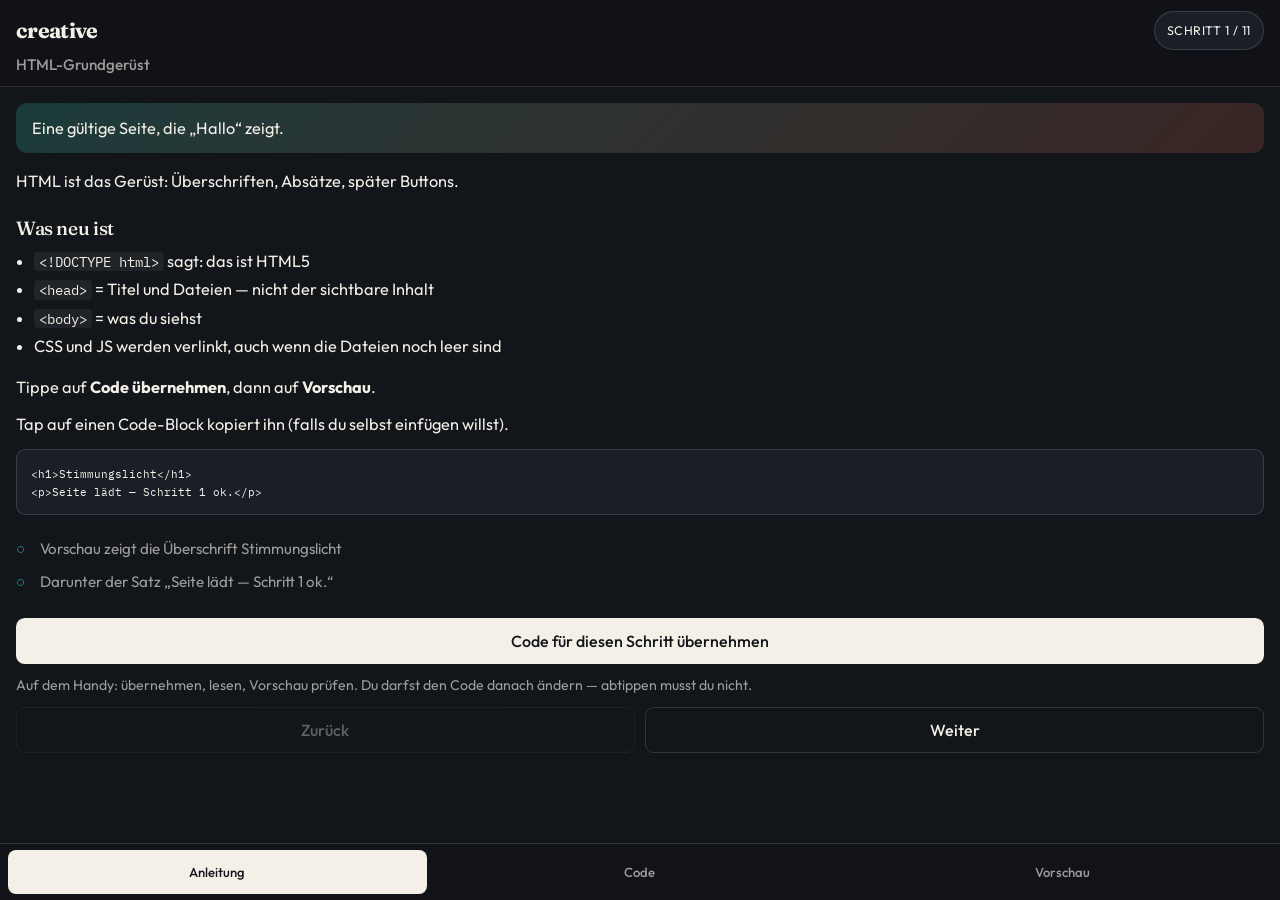
==== lernen/index.html @ bc62439e "Add mobile learning app for Project 01 Phone-friendly playground with step-by-step guide, HTML/CSS/J" ====
<!DOCTYPE html>
<html lang="de">
  <head>
    <meta charset="UTF-8" />
    <meta
      name="viewport"
      content="width=device-width, initial-scale=1, viewport-fit=cover"
    />
    <meta name="theme-color" content="#12151a" />
    <meta name="apple-mobile-web-app-capable" content="yes" />
    <meta name="mobile-web-app-capable" content="yes" />
    <meta
      name="apple-mobile-web-app-status-bar-style"
      content="black-translucent"
    />
    <title>Stimmungslicht — Lernen auf dem Handy</title>
    <link rel="preconnect" href="https://fonts.googleapis.com" />
    <link rel="preconnect" href="https://fonts.gstatic.com" crossorigin />
    <link
      href="https://fonts.googleapis.com/css2?family=Fraunces:opsz,wght@9..144,500;9..144,700&family=IBM+Plex+Mono:wght@400;500&family=Outfit:wght@400;500;600&display=swap"
      rel="stylesheet"
    />
    <link rel="stylesheet" href="lernen.css" />
  </head>
  <body>
    <header class="top">
      <div class="top__row">
        <p class="top__brand">creative</p>
        <button type="button" class="step-chip" id="open-steps" aria-haspopup="dialog">
          <span id="step-chip-label">Schritt 1 / 11</span>
        </button>
      </div>
      <h1 class="top__title" id="step-title">HTML-Grundgerüst</h1>
    </header>

    <section class="panel" id="panel-guide" data-panel="guide">
      <p class="ziel" id="step-goal"></p>
      <article class="prose" id="step-body"></article>
      <ul class="checks" id="step-checks"></ul>
      <div class="guide-actions">
        <button type="button" class="btn btn--fill" id="apply-step">
          Code für diesen Schritt übernehmen
        </button>
        <p class="hint">
          Auf dem Handy: übernehmen, lesen, Vorschau prüfen. Du darfst den Code
          danach ändern — abtippen musst du nicht.
        </p>
        <div class="step-nav">
          <button type="button" class="btn btn--ghost" id="prev-step">Zurück</button>
          <button type="button" class="btn btn--ghost" id="next-step">Weiter</button>
        </div>
      </div>
    </section>

    <section class="panel panel--code hidden" id="panel-code" data-panel="code">
      <div class="file-tabs" role="tablist" aria-label="Dateien">
        <button type="button" class="file-tab is-active" data-file="html">HTML</button>
        <button type="button" class="file-tab" data-file="css">CSS</button>
        <button type="button" class="file-tab" data-file="js">JS</button>
      </div>
      <label class="sr-only" for="editor">Code-Editor</label>
      <textarea
        id="editor"
        class="editor"
        spellcheck="false"
        autocapitalize="off"
        autocomplete="off"
        autocorrect="off"
        enterkeyhint="enter"
      ></textarea>
    </section>

    <section class="panel panel--preview hidden" id="panel-preview" data-panel="preview">
      <iframe
        id="preview"
        title="Live-Vorschau deines Projekts"
        sandbox="allow-scripts"
      ></iframe>
      <p class="preview-empty hidden" id="preview-empty">
        Noch kein Code. Geh zu Anleitung und tippe
        <strong>Code übernehmen</strong>.
      </p>
    </section>

    <nav class="dock" aria-label="Bereiche">
      <button type="button" class="dock__btn is-active" data-panel="guide">
        Anleitung
      </button>
      <button type="button" class="dock__btn" data-panel="code">Code</button>
      <button type="button" class="dock__btn" data-panel="preview">Vorschau</button>
    </nav>

    <dialog class="sheet" id="step-sheet">
      <form method="dialog" class="sheet__head">
        <strong>Schritte</strong>
        <button type="submit" class="btn btn--ghost btn--small">Schließen</button>
      </form>
      <ol class="sheet__list" id="step-list"></ol>
      <button type="button" class="btn btn--ghost btn--small sheet__reset" id="reset-progress">
        Fortschritt löschen
      </button>
    </dialog>

    <p class="toast hidden" id="toast" role="status"></p>

    <script src="schritte.js"></script>
    <script src="app.js"></script>
  </body>
</html>
---- lernen/lernen.css ----
:root {
  --ink: #12151a;
  --ink-2: #1a1f27;
  --cream: #f4f0e8;
  --muted: color-mix(in srgb, var(--cream) 62%, transparent);
  --line: rgb(244 240 232 / 0.14);
  --teal: #2a9d8f;
  --coral: #e76f51;
  --ease: cubic-bezier(0.22, 1, 0.36, 1);
  --dock: 4.35rem;
  --top: 5.6rem;
  --safe-b: env(safe-area-inset-bottom, 0px);
  --safe-t: env(safe-area-inset-top, 0px);
}

*,
*::before,
*::after {
  box-sizing: border-box;
}

html,
body {
  margin: 0;
  height: 100%;
  height: 100dvh;
  background: var(--ink);
  color: var(--cream);
  font-family: "Outfit", sans-serif;
}

body {
  display: grid;
  grid-template-rows: auto 1fr auto;
  padding-top: var(--safe-t);
  overflow: hidden;
}

.hidden {
  display: none !important;
}

.sr-only {
  position: absolute;
  width: 1px;
  height: 1px;
  overflow: hidden;
  clip: rect(0 0 0 0);
}

.top {
  padding: 0.7rem 1rem 0.75rem;
  border-bottom: 1px solid var(--line);
  background: color-mix(in srgb, var(--ink) 88%, black);
}

.top__row {
  display: flex;
  align-items: center;
  justify-content: space-between;
  gap: 0.75rem;
}

.top__brand {
  margin: 0;
  font-family: "Fraunces", serif;
  font-size: 1.35rem;
  font-weight: 700;
  letter-spacing: -0.03em;
}

.top__title {
  margin: 0.35rem 0 0;
  font-size: 0.95rem;
  font-weight: 500;
  color: var(--muted);
}

.step-chip {
  font: inherit;
  font-size: 0.78rem;
  letter-spacing: 0.04em;
  text-transform: uppercase;
  color: var(--cream);
  background: var(--ink-2);
  border: 1px solid var(--line);
  border-radius: 999px;
  padding: 0.4rem 0.75rem;
  min-height: 2.4rem;
}

.panel {
  overflow: auto;
  -webkit-overflow-scrolling: touch;
  padding: 1rem 1rem calc(1.25rem + var(--safe-b));
}

.panel--code {
  display: grid;
  grid-template-rows: auto 1fr;
  padding: 0;
  min-height: 0;
}

.panel--preview {
  padding: 0;
  position: relative;
  background: #0b0d10;
}

.ziel {
  margin: 0 0 1rem;
  padding: 0.85rem 1rem;
  background: linear-gradient(
    135deg,
    color-mix(in srgb, var(--teal) 28%, transparent),
    color-mix(in srgb, var(--coral) 18%, transparent)
  );
  border-radius: 0.7rem;
  font-size: 1.02rem;
  line-height: 1.4;
}

.prose {
  font-size: 1.02rem;
  line-height: 1.5;
}

.prose h2,
.prose h3 {
  font-family: "Fraunces", serif;
  font-weight: 500;
  letter-spacing: -0.02em;
  margin: 1.25rem 0 0.4rem;
}

.prose p {
  margin: 0.45rem 0 0.8rem;
}

.prose ul {
  margin: 0.3rem 0 1rem;
  padding-left: 1.15rem;
}

.prose li {
  margin: 0.25rem 0;
}

.prose code,
.checks code {
  font-family: "IBM Plex Mono", monospace;
  font-size: 0.86em;
  background: rgb(255 255 255 / 0.06);
  padding: 0.05rem 0.3rem;
  border-radius: 0.25rem;
}

.prose pre {
  margin: 0.5rem 0 1rem;
  padding: 0.85rem;
  background: var(--ink-2);
  border: 1px solid var(--line);
  border-radius: 0.6rem;
  overflow-x: auto;
  font-family: "IBM Plex Mono", monospace;
  font-size: 0.78rem;
  line-height: 1.45;
  -webkit-overflow-scrolling: touch;
}

.prose pre code {
  background: none;
  padding: 0;
}

.checks {
  margin: 0 0 1.25rem;
  padding: 0;
  list-style: none;
}

.checks li {
  position: relative;
  padding: 0.45rem 0 0.45rem 1.5rem;
  color: var(--muted);
  font-size: 0.95rem;
}

.checks li::before {
  content: "○";
  position: absolute;
  left: 0;
  color: var(--teal);
}

.guide-actions {
  display: grid;
  gap: 0.75rem;
  padding-bottom: 0.5rem;
}

.hint {
  margin: 0;
  font-size: 0.88rem;
  color: var(--muted);
  line-height: 1.4;
}

.step-nav {
  display: grid;
  grid-template-columns: 1fr 1fr;
  gap: 0.65rem;
}

.btn {
  font: inherit;
  font-weight: 500;
  border-radius: 0.55rem;
  min-height: 2.85rem;
  padding: 0.7rem 1rem;
  cursor: pointer;
}

.btn--fill {
  border: none;
  color: var(--ink);
  background: var(--cream);
}

.btn--ghost {
  color: var(--cream);
  background: transparent;
  border: 1px solid var(--line);
}

.btn--small {
  min-height: 2.2rem;
  font-size: 0.85rem;
  padding: 0.35rem 0.7rem;
}

.btn:disabled {
  opacity: 0.35;
}

.file-tabs {
  display: grid;
  grid-template-columns: 1fr 1fr 1fr;
  border-bottom: 1px solid var(--line);
  background: var(--ink);
}

.file-tab {
  font: inherit;
  font-size: 0.85rem;
  letter-spacing: 0.06em;
  text-transform: uppercase;
  color: var(--muted);
  background: transparent;
  border: none;
  border-bottom: 2px solid transparent;
  min-height: 2.8rem;
  padding: 0.5rem;
}

.file-tab.is-active {
  color: var(--cream);
  border-bottom-color: var(--teal);
}

.editor {
  width: 100%;
  height: 100%;
  min-height: 0;
  margin: 0;
  border: none;
  resize: none;
  padding: 0.85rem 0.9rem calc(0.85rem + var(--safe-b));
  background: #0e1116;
  color: #e8e2d6;
  font-family: "IBM Plex Mono", monospace;
  font-size: 16px;
  line-height: 1.45;
  tab-size: 2;
}

.editor:focus {
  outline: none;
}

#preview {
  width: 100%;
  height: 100%;
  border: 0;
  background: #0b0d10;
}

.preview-empty {
  position: absolute;
  inset: 0;
  margin: 0;
  display: grid;
  place-items: center;
  padding: 2rem;
  text-align: center;
  color: var(--muted);
  line-height: 1.45;
}

.dock {
  display: grid;
  grid-template-columns: 1fr 1fr 1fr;
  gap: 0.25rem;
  padding: 0.4rem 0.5rem calc(0.4rem + var(--safe-b));
  border-top: 1px solid var(--line);
  background: color-mix(in srgb, var(--ink) 92%, black);
}

.dock__btn {
  font: inherit;
  font-size: 0.82rem;
  font-weight: 500;
  color: var(--muted);
  background: transparent;
  border: none;
  border-radius: 0.5rem;
  min-height: 2.7rem;
}

.dock__btn.is-active {
  color: var(--ink);
  background: var(--cream);
}

.sheet {
  width: min(100% - 1.2rem, 26rem);
  max-height: 80dvh;
  margin: auto auto 0;
  padding: 1rem 1rem calc(1rem + var(--safe-b));
  border: 1px solid var(--line);
  border-radius: 1rem 1rem 0 0;
  background: var(--ink-2);
  color: var(--cream);
}

.sheet::backdrop {
  background: rgb(0 0 0 / 0.55);
}

.sheet__head {
  display: flex;
  justify-content: space-between;
  align-items: center;
  margin-bottom: 0.75rem;
}

.sheet__list {
  margin: 0;
  padding: 0;
  list-style: none;
}

.sheet__list button {
  width: 100%;
  text-align: left;
  font: inherit;
  color: var(--cream);
  background: transparent;
  border: none;
  border-bottom: 1px solid var(--line);
  padding: 0.85rem 0.15rem;
  min-height: 3rem;
}

.sheet__list button.is-current {
  color: var(--teal);
}

.sheet__reset {
  width: 100%;
  margin-top: 0.85rem;
}

.toast {
  position: fixed;
  left: 1rem;
  right: 1rem;
  bottom: calc(var(--dock) + var(--safe-b) + 0.6rem);
  margin: 0;
  padding: 0.75rem 1rem;
  background: var(--cream);
  color: var(--ink);
  border-radius: 0.6rem;
  text-align: center;
  font-weight: 500;
  z-index: 20;
}

body.kb-open .dock,
body.kb-open .toast {
  display: none;
}
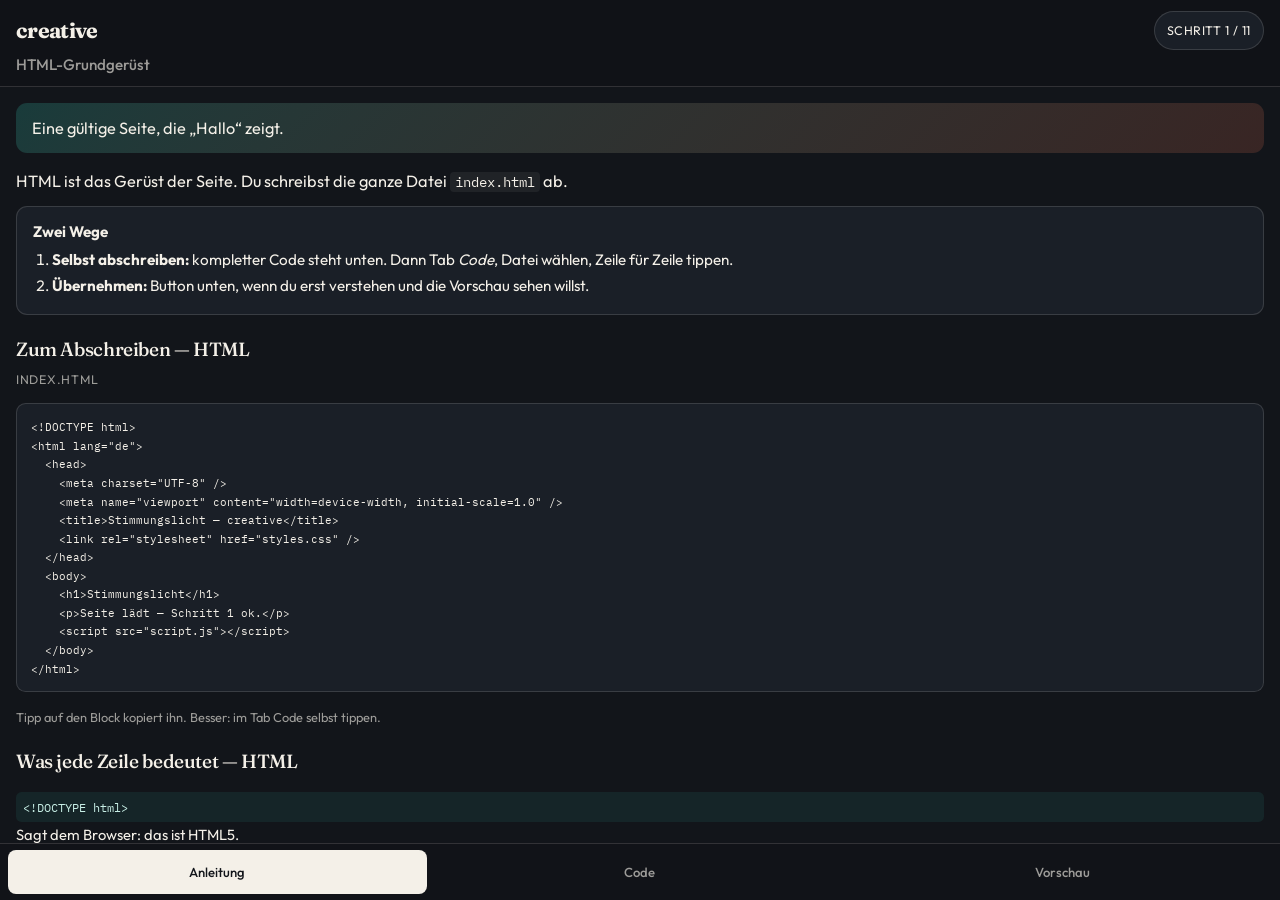
==== commit e1224836: "Teach every line and let learners type the full code The Anleitung now shows the complete files for " ====
--- a/lernen/index.html
+++ b/lernen/index.html
@@ -20,7 +20,7 @@
       href="https://fonts.googleapis.com/css2?family=Fraunces:opsz,wght@9..144,500;9..144,700&family=IBM+Plex+Mono:wght@400;500&family=Outfit:wght@400;500;600&display=swap"
       rel="stylesheet"
     />
-    <link rel="stylesheet" href="lernen.css" />
+    <link rel="stylesheet" href="lernen.css?v=5" />
   </head>
   <body>
     <header class="top">
@@ -42,8 +42,8 @@
           Code für diesen Schritt übernehmen
         </button>
         <p class="hint">
-          Auf dem Handy: übernehmen, lesen, Vorschau prüfen. Du darfst den Code
-          danach ändern — abtippen musst du nicht.
+          Zwei Wege: unten den kompletten Code <strong>selbst abschreiben</strong>
+          (Tab Code) — oder hier übernehmen, wenn du nur prüfen willst.
         </p>
         <div class="step-nav">
           <button type="button" class="btn btn--ghost" id="prev-step">Zurück</button>
@@ -57,6 +57,14 @@
         <button type="button" class="file-tab is-active" data-file="html">HTML</button>
         <button type="button" class="file-tab" data-file="css">CSS</button>
         <button type="button" class="file-tab" data-file="js">JS</button>
+      </div>
+      <div class="code-tools">
+        <button type="button" class="btn btn--ghost btn--small" id="fill-file">
+          Datei aus Schritt holen
+        </button>
+        <button type="button" class="btn btn--ghost btn--small" id="clear-file">
+          Datei leeren
+        </button>
       </div>
       <label class="sr-only" for="editor">Code-Editor</label>
       <textarea
@@ -74,11 +82,11 @@
       <iframe
         id="preview"
         title="Live-Vorschau deines Projekts"
-        sandbox="allow-scripts"
+        src="about:blank"
       ></iframe>
       <p class="preview-empty hidden" id="preview-empty">
-        Noch kein Code. Geh zu Anleitung und tippe
-        <strong>Code übernehmen</strong>.
+        Noch kein Code. Schreib ihn im Tab Code ab — oder in der
+        Anleitung <strong>übernehmen</strong>.
       </p>
     </section>
 
@@ -103,7 +111,7 @@
 
     <p class="toast hidden" id="toast" role="status"></p>
 
-    <script src="schritte.js"></script>
-    <script src="app.js"></script>
+    <script src="schritte.js?v=5"></script>
+    <script src="app.js?v=5"></script>
   </body>
 </html>
--- a/lernen/lernen.css
+++ b/lernen/lernen.css
@@ -40,6 +40,15 @@
   display: none !important;
 }
 
+.panel--preview.hidden {
+  display: block !important;
+  position: absolute;
+  visibility: hidden;
+  pointer-events: none;
+  inset: 0;
+  z-index: -1;
+}
+
 .sr-only {
   position: absolute;
   width: 1px;
@@ -97,7 +106,7 @@
 
 .panel--code {
   display: grid;
-  grid-template-rows: auto 1fr;
+  grid-template-rows: auto auto 1fr;
   padding: 0;
   min-height: 0;
 }
@@ -105,6 +114,7 @@
 .panel--preview {
   padding: 0;
   position: relative;
+  min-height: 0;
   background: #0b0d10;
 }
 
@@ -174,6 +184,74 @@
   padding: 0;
 }
 
+.path-box {
+  margin: 0 0 1.1rem;
+  padding: 0.85rem 1rem;
+  border: 1px solid var(--line);
+  border-radius: 0.7rem;
+  background: var(--ink-2);
+  font-size: 0.95rem;
+  line-height: 1.45;
+}
+
+.path-box ol {
+  margin: 0.35rem 0 0;
+  padding-left: 1.2rem;
+}
+
+.file-name {
+  margin: 0 0 0.35rem;
+  font-size: 0.78rem;
+  letter-spacing: 0.06em;
+  text-transform: uppercase;
+  color: var(--muted);
+}
+
+.tiny {
+  margin: -0.35rem 0 1rem;
+  font-size: 0.8rem;
+  color: var(--muted);
+}
+
+.lines {
+  list-style: none;
+  margin: 0 0 1.4rem;
+  padding: 0;
+}
+
+.lines li {
+  display: grid;
+  gap: 0.2rem;
+  padding: 0.65rem 0;
+  border-bottom: 1px solid var(--line);
+}
+
+.lines code {
+  display: block;
+  font-size: 0.78rem;
+  white-space: pre-wrap;
+  word-break: break-word;
+  color: #c8efe6;
+  background: rgb(42 157 143 / 0.12);
+  padding: 0.35rem 0.45rem;
+  border-radius: 0.35rem;
+}
+
+.lines span {
+  font-size: 0.92rem;
+  color: var(--cream);
+  line-height: 1.4;
+}
+
+.code-tools {
+  display: grid;
+  grid-template-columns: 1fr 1fr;
+  gap: 0.4rem;
+  padding: 0.45rem 0.6rem;
+  border-bottom: 1px solid var(--line);
+  background: var(--ink);
+}
+
 .checks {
   margin: 0 0 1.25rem;
   padding: 0;
@@ -290,6 +368,8 @@
 }
 
 #preview {
+  position: absolute;
+  inset: 0;
   width: 100%;
   height: 100%;
   border: 0;
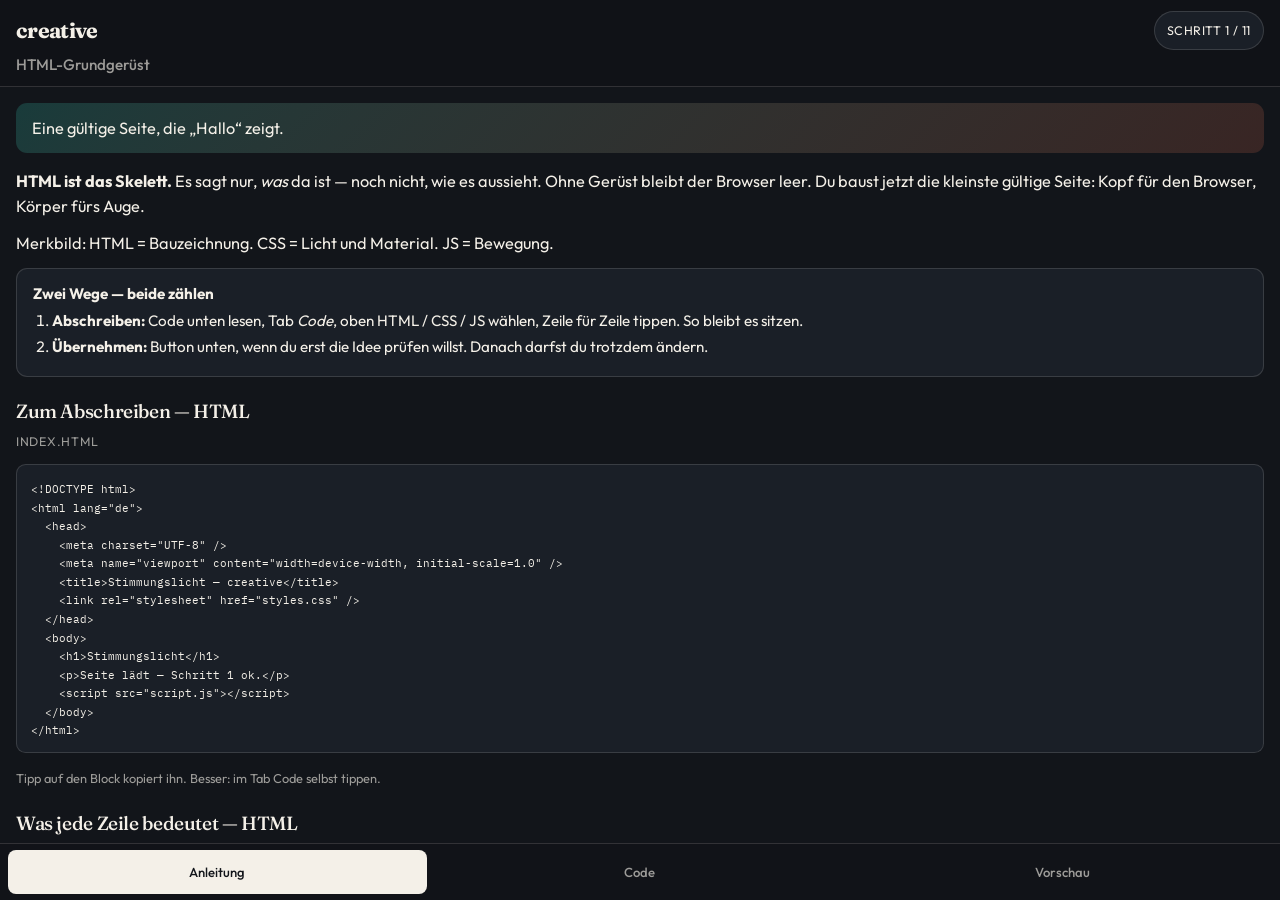
==== commit f13343bb: "Fix CSS/JS editors and make the guide easier to remember Split HTML, CSS and JS into separate editor" ====
--- a/lernen/index.html
+++ b/lernen/index.html
@@ -20,7 +20,7 @@
       href="https://fonts.googleapis.com/css2?family=Fraunces:opsz,wght@9..144,500;9..144,700&family=IBM+Plex+Mono:wght@400;500&family=Outfit:wght@400;500;600&display=swap"
       rel="stylesheet"
     />
-    <link rel="stylesheet" href="lernen.css?v=5" />
+    <link rel="stylesheet" href="lernen.css?v=6" />
   </head>
   <body>
     <header class="top">
@@ -42,8 +42,9 @@
           Code für diesen Schritt übernehmen
         </button>
         <p class="hint">
-          Zwei Wege: unten den kompletten Code <strong>selbst abschreiben</strong>
-          (Tab Code) — oder hier übernehmen, wenn du nur prüfen willst.
+          HTML, CSS und JS sind drei Dateien — oben im Tab <strong>Code</strong>
+          umschalten. Abschreiben prägt; Übernehmen ist erlaubt, wenn du erst
+          prüfen willst.
         </p>
         <div class="step-nav">
           <button type="button" class="btn btn--ghost" id="prev-step">Zurück</button>
@@ -54,28 +55,64 @@
 
     <section class="panel panel--code hidden" id="panel-code" data-panel="code">
       <div class="file-tabs" role="tablist" aria-label="Dateien">
-        <button type="button" class="file-tab is-active" data-file="html">HTML</button>
-        <button type="button" class="file-tab" data-file="css">CSS</button>
-        <button type="button" class="file-tab" data-file="js">JS</button>
-      </div>
-      <div class="code-tools">
-        <button type="button" class="btn btn--ghost btn--small" id="fill-file">
-          Datei aus Schritt holen
+        <button type="button" class="file-tab is-active" data-file="html" id="tab-html">
+          HTML
         </button>
-        <button type="button" class="btn btn--ghost btn--small" id="clear-file">
-          Datei leeren
+        <button type="button" class="file-tab" data-file="css" id="tab-css">
+          CSS
+        </button>
+        <button type="button" class="file-tab" data-file="js" id="tab-js">
+          JS
         </button>
       </div>
-      <label class="sr-only" for="editor">Code-Editor</label>
-      <textarea
-        id="editor"
-        class="editor"
-        spellcheck="false"
-        autocapitalize="off"
-        autocomplete="off"
-        autocorrect="off"
-        enterkeyhint="enter"
-      ></textarea>
+      <div class="code-toolbar">
+        <p class="file-hint" id="file-hint">index.html</p>
+        <p class="file-empty hidden" id="file-empty">
+          Diese Datei ist noch leer. Schreib sie aus der Anleitung ab — oder
+          tippe „Datei aus Schritt holen“.
+        </p>
+        <div class="code-tools">
+          <button type="button" class="btn btn--ghost btn--small" id="fill-file">
+            Datei aus Schritt holen
+          </button>
+          <button type="button" class="btn btn--ghost btn--small" id="clear-file">
+            Datei leeren
+          </button>
+        </div>
+      </div>
+      <div class="editor-wrap">
+        <label class="sr-only" for="editor-html">HTML-Editor</label>
+        <textarea
+          id="editor-html"
+          class="editor"
+          data-file="html"
+          spellcheck="false"
+          autocapitalize="off"
+          autocomplete="off"
+          autocorrect="off"
+          enterkeyhint="enter"
+        ></textarea>
+        <textarea
+          id="editor-css"
+          class="editor hidden"
+          data-file="css"
+          spellcheck="false"
+          autocapitalize="off"
+          autocomplete="off"
+          autocorrect="off"
+          enterkeyhint="enter"
+        ></textarea>
+        <textarea
+          id="editor-js"
+          class="editor hidden"
+          data-file="js"
+          spellcheck="false"
+          autocapitalize="off"
+          autocomplete="off"
+          autocorrect="off"
+          enterkeyhint="enter"
+        ></textarea>
+      </div>
     </section>
 
     <section class="panel panel--preview hidden" id="panel-preview" data-panel="preview">
@@ -111,7 +148,7 @@
 
     <p class="toast hidden" id="toast" role="status"></p>
 
-    <script src="schritte.js?v=5"></script>
-    <script src="app.js?v=5"></script>
+    <script src="schritte.js?v=6"></script>
+    <script src="app.js?v=6"></script>
   </body>
 </html>
--- a/lernen/lernen.css
+++ b/lernen/lernen.css
@@ -40,15 +40,6 @@
   display: none !important;
 }
 
-.panel--preview.hidden {
-  display: block !important;
-  position: absolute;
-  visibility: hidden;
-  pointer-events: none;
-  inset: 0;
-  z-index: -1;
-}
-
 .sr-only {
   position: absolute;
   width: 1px;
@@ -109,6 +100,8 @@
   grid-template-rows: auto auto 1fr;
   padding: 0;
   min-height: 0;
+  position: relative;
+  z-index: 2;
 }
 
 .panel--preview {
@@ -243,13 +236,22 @@
   line-height: 1.4;
 }
 
+.code-toolbar {
+  border-bottom: 1px solid var(--line);
+  background: var(--ink);
+}
+
 .code-tools {
   display: grid;
   grid-template-columns: 1fr 1fr;
   gap: 0.4rem;
-  padding: 0.45rem 0.6rem;
-  border-bottom: 1px solid var(--line);
-  background: var(--ink);
+  padding: 0.35rem 0.6rem 0.55rem;
+}
+
+.editor-wrap {
+  min-height: 0;
+  position: relative;
+  display: grid;
 }
 
 .checks {
@@ -327,24 +329,48 @@
   grid-template-columns: 1fr 1fr 1fr;
   border-bottom: 1px solid var(--line);
   background: var(--ink);
+  position: relative;
+  z-index: 3;
 }
 
 .file-tab {
   font: inherit;
-  font-size: 0.85rem;
+  font-size: 0.9rem;
+  font-weight: 600;
+  letter-spacing: 0.08em;
+  text-transform: uppercase;
+  color: var(--muted);
+  background: transparent;
+  border: none;
+  border-bottom: 3px solid transparent;
+  min-height: 3.1rem;
+  padding: 0.5rem;
+  touch-action: manipulation;
+  -webkit-tap-highlight-color: transparent;
+}
+
+.file-tab.is-active {
+  color: var(--cream);
+  border-bottom-color: var(--teal);
+  background: color-mix(in srgb, var(--teal) 16%, transparent);
+}
+
+.file-hint {
+  margin: 0;
+  padding: 0.45rem 0.85rem 0.15rem;
+  font-size: 0.78rem;
   letter-spacing: 0.06em;
   text-transform: uppercase;
   color: var(--muted);
-  background: transparent;
-  border: none;
-  border-bottom: 2px solid transparent;
-  min-height: 2.8rem;
-  padding: 0.5rem;
-}
-
-.file-tab.is-active {
-  color: var(--cream);
-  border-bottom-color: var(--teal);
+}
+
+.file-empty {
+  margin: 0;
+  padding: 0.35rem 0.85rem 0.55rem;
+  font-size: 0.88rem;
+  line-height: 1.4;
+  color: var(--cream);
+  background: color-mix(in srgb, var(--coral) 18%, transparent);
 }
 
 .editor {
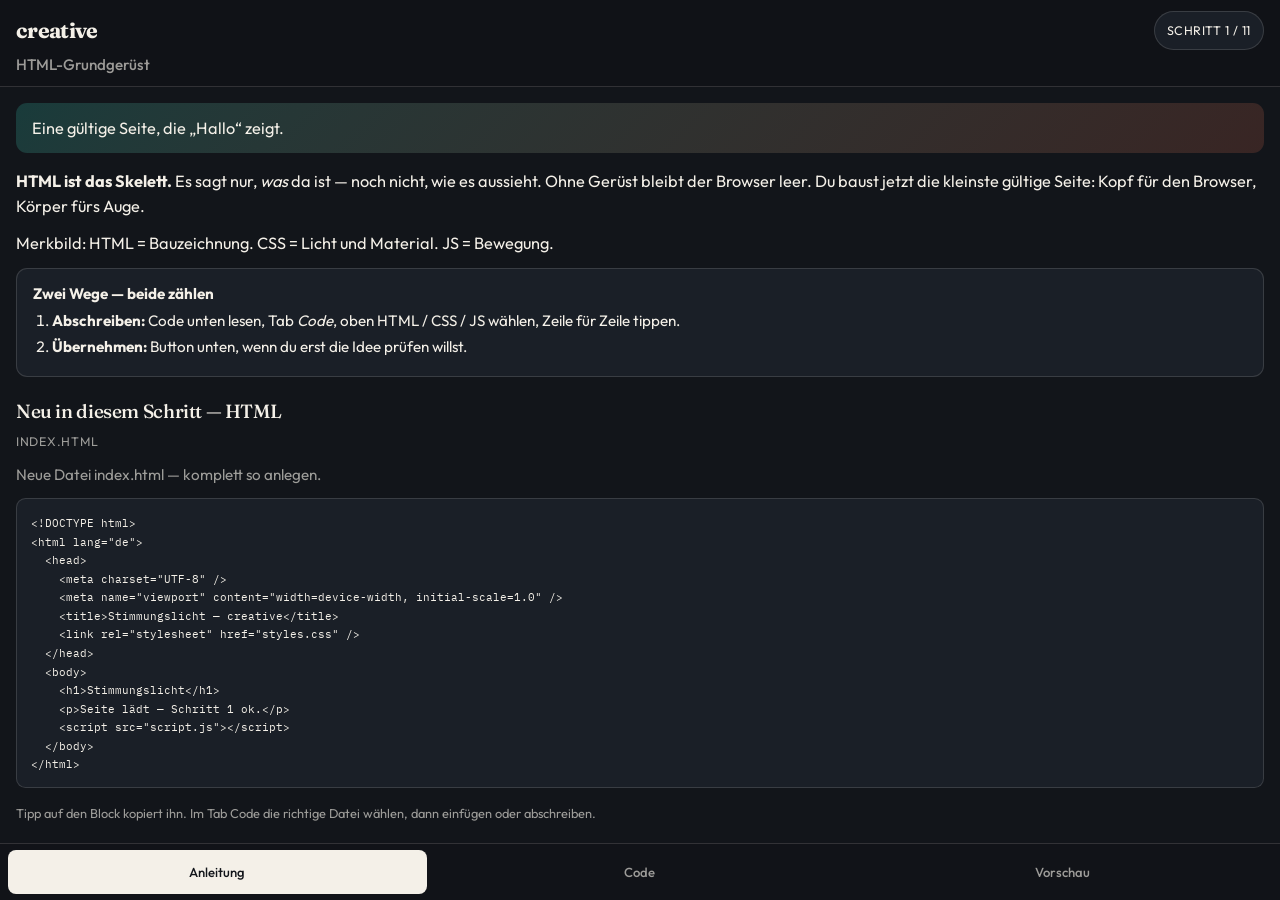
==== commit ba2aeafc: "Stop repeating old steps and apply CSS/JS in preview Each lesson now shows only the new code. Previe" ====
--- a/lernen/index.html
+++ b/lernen/index.html
@@ -20,7 +20,7 @@
       href="https://fonts.googleapis.com/css2?family=Fraunces:opsz,wght@9..144,500;9..144,700&family=IBM+Plex+Mono:wght@400;500&family=Outfit:wght@400;500;600&display=swap"
       rel="stylesheet"
     />
-    <link rel="stylesheet" href="lernen.css?v=6" />
+    <link rel="stylesheet" href="lernen.css?v=7" />
   </head>
   <body>
     <header class="top">
@@ -94,7 +94,7 @@
         ></textarea>
         <textarea
           id="editor-css"
-          class="editor hidden"
+          class="editor is-off"
           data-file="css"
           spellcheck="false"
           autocapitalize="off"
@@ -104,7 +104,7 @@
         ></textarea>
         <textarea
           id="editor-js"
-          class="editor hidden"
+          class="editor is-off"
           data-file="js"
           spellcheck="false"
           autocapitalize="off"
@@ -148,7 +148,7 @@
 
     <p class="toast hidden" id="toast" role="status"></p>
 
-    <script src="schritte.js?v=6"></script>
-    <script src="app.js?v=6"></script>
+    <script src="schritte.js?v=7"></script>
+    <script src="app.js?v=7"></script>
   </body>
 </html>
--- a/lernen/lernen.css
+++ b/lernen/lernen.css
@@ -389,6 +389,31 @@
   tab-size: 2;
 }
 
+.editor.is-off {
+  position: absolute;
+  width: 1px;
+  height: 1px;
+  opacity: 0;
+  pointer-events: none;
+  left: -9999px;
+}
+
+.stand {
+  margin: 0 0 1rem;
+  padding: 0.7rem 0.9rem;
+  border-left: 3px solid var(--teal);
+  color: var(--cream);
+  font-size: 0.95rem;
+  line-height: 1.45;
+}
+
+.wohin {
+  margin: 0 0 0.55rem;
+  font-size: 0.95rem;
+  color: var(--muted);
+  line-height: 1.4;
+}
+
 .editor:focus {
   outline: none;
 }
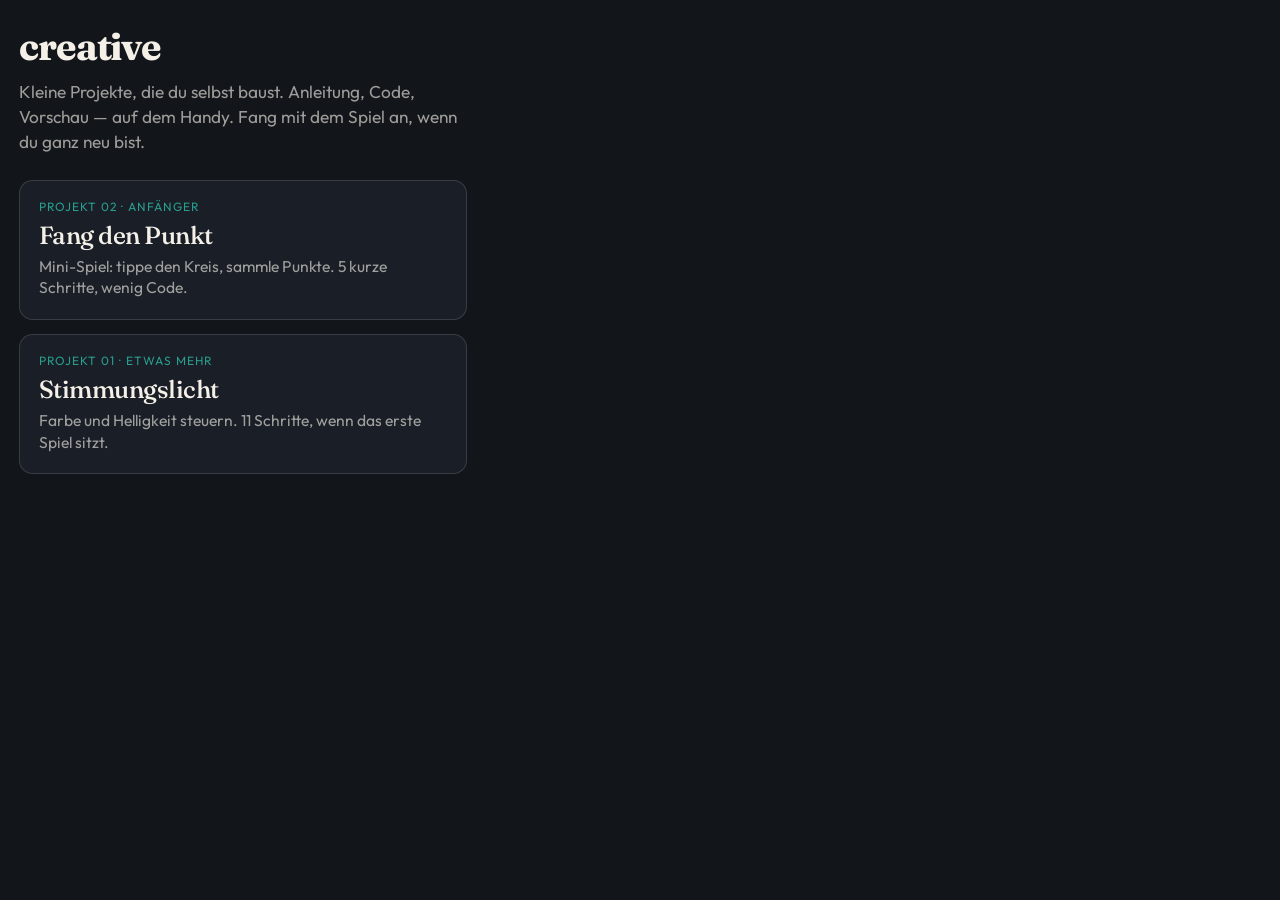
==== commit 4d5a6b9f: "Add beginner catch-the-dot game with a project hub New five-step mini game (Fang den Punkt) plus a p" ====
--- a/lernen/index.html
+++ b/lernen/index.html
@@ -7,148 +7,37 @@
       content="width=device-width, initial-scale=1, viewport-fit=cover"
     />
     <meta name="theme-color" content="#12151a" />
-    <meta name="apple-mobile-web-app-capable" content="yes" />
-    <meta name="mobile-web-app-capable" content="yes" />
-    <meta
-      name="apple-mobile-web-app-status-bar-style"
-      content="black-translucent"
-    />
-    <title>Stimmungslicht — Lernen auf dem Handy</title>
+    <title>creative — Projekte</title>
     <link rel="preconnect" href="https://fonts.googleapis.com" />
     <link rel="preconnect" href="https://fonts.gstatic.com" crossorigin />
     <link
-      href="https://fonts.googleapis.com/css2?family=Fraunces:opsz,wght@9..144,500;9..144,700&family=IBM+Plex+Mono:wght@400;500&family=Outfit:wght@400;500;600&display=swap"
+      href="https://fonts.googleapis.com/css2?family=Fraunces:opsz,wght@9..144,500;9..144,700&family=Outfit:wght@400;500;600&display=swap"
       rel="stylesheet"
     />
-    <link rel="stylesheet" href="lernen.css?v=7" />
+    <link rel="stylesheet" href="lernen.css?v=9" />
   </head>
-  <body>
-    <header class="top">
-      <div class="top__row">
-        <p class="top__brand">creative</p>
-        <button type="button" class="step-chip" id="open-steps" aria-haspopup="dialog">
-          <span id="step-chip-label">Schritt 1 / 11</span>
-        </button>
-      </div>
-      <h1 class="top__title" id="step-title">HTML-Grundgerüst</h1>
-    </header>
-
-    <section class="panel" id="panel-guide" data-panel="guide">
-      <p class="ziel" id="step-goal"></p>
-      <article class="prose" id="step-body"></article>
-      <ul class="checks" id="step-checks"></ul>
-      <div class="guide-actions">
-        <button type="button" class="btn btn--fill" id="apply-step">
-          Code für diesen Schritt übernehmen
-        </button>
-        <p class="hint">
-          HTML, CSS und JS sind drei Dateien — oben im Tab <strong>Code</strong>
-          umschalten. Abschreiben prägt; Übernehmen ist erlaubt, wenn du erst
-          prüfen willst.
+  <body class="hub">
+    <p class="hub-brand">creative</p>
+    <p class="hub-lead">
+      Kleine Projekte, die du selbst baust. Anleitung, Code, Vorschau — auf dem
+      Handy. Fang mit dem Spiel an, wenn du ganz neu bist.
+    </p>
+    <nav class="pick" aria-label="Projekte">
+      <a href="spiel/index.html">
+        <p class="pick__kicker">Projekt 02 · Anfänger</p>
+        <h1 class="pick__title">Fang den Punkt</h1>
+        <p class="pick__text">
+          Mini-Spiel: tippe den Kreis, sammle Punkte. 5 kurze Schritte, wenig
+          Code.
         </p>
-        <div class="step-nav">
-          <button type="button" class="btn btn--ghost" id="prev-step">Zurück</button>
-          <button type="button" class="btn btn--ghost" id="next-step">Weiter</button>
-        </div>
-      </div>
-    </section>
-
-    <section class="panel panel--code hidden" id="panel-code" data-panel="code">
-      <div class="file-tabs" role="tablist" aria-label="Dateien">
-        <button type="button" class="file-tab is-active" data-file="html" id="tab-html">
-          HTML
-        </button>
-        <button type="button" class="file-tab" data-file="css" id="tab-css">
-          CSS
-        </button>
-        <button type="button" class="file-tab" data-file="js" id="tab-js">
-          JS
-        </button>
-      </div>
-      <div class="code-toolbar">
-        <p class="file-hint" id="file-hint">index.html</p>
-        <p class="file-empty hidden" id="file-empty">
-          Diese Datei ist noch leer. Schreib sie aus der Anleitung ab — oder
-          tippe „Datei aus Schritt holen“.
+      </a>
+      <a href="stimmungslicht/index.html">
+        <p class="pick__kicker">Projekt 01 · etwas mehr</p>
+        <h2 class="pick__title">Stimmungslicht</h2>
+        <p class="pick__text">
+          Farbe und Helligkeit steuern. 11 Schritte, wenn das erste Spiel sitzt.
         </p>
-        <div class="code-tools">
-          <button type="button" class="btn btn--ghost btn--small" id="fill-file">
-            Datei aus Schritt holen
-          </button>
-          <button type="button" class="btn btn--ghost btn--small" id="clear-file">
-            Datei leeren
-          </button>
-        </div>
-      </div>
-      <div class="editor-wrap">
-        <label class="sr-only" for="editor-html">HTML-Editor</label>
-        <textarea
-          id="editor-html"
-          class="editor"
-          data-file="html"
-          spellcheck="false"
-          autocapitalize="off"
-          autocomplete="off"
-          autocorrect="off"
-          enterkeyhint="enter"
-        ></textarea>
-        <textarea
-          id="editor-css"
-          class="editor is-off"
-          data-file="css"
-          spellcheck="false"
-          autocapitalize="off"
-          autocomplete="off"
-          autocorrect="off"
-          enterkeyhint="enter"
-        ></textarea>
-        <textarea
-          id="editor-js"
-          class="editor is-off"
-          data-file="js"
-          spellcheck="false"
-          autocapitalize="off"
-          autocomplete="off"
-          autocorrect="off"
-          enterkeyhint="enter"
-        ></textarea>
-      </div>
-    </section>
-
-    <section class="panel panel--preview hidden" id="panel-preview" data-panel="preview">
-      <iframe
-        id="preview"
-        title="Live-Vorschau deines Projekts"
-        src="about:blank"
-      ></iframe>
-      <p class="preview-empty hidden" id="preview-empty">
-        Noch kein Code. Schreib ihn im Tab Code ab — oder in der
-        Anleitung <strong>übernehmen</strong>.
-      </p>
-    </section>
-
-    <nav class="dock" aria-label="Bereiche">
-      <button type="button" class="dock__btn is-active" data-panel="guide">
-        Anleitung
-      </button>
-      <button type="button" class="dock__btn" data-panel="code">Code</button>
-      <button type="button" class="dock__btn" data-panel="preview">Vorschau</button>
+      </a>
     </nav>
-
-    <dialog class="sheet" id="step-sheet">
-      <form method="dialog" class="sheet__head">
-        <strong>Schritte</strong>
-        <button type="submit" class="btn btn--ghost btn--small">Schließen</button>
-      </form>
-      <ol class="sheet__list" id="step-list"></ol>
-      <button type="button" class="btn btn--ghost btn--small sheet__reset" id="reset-progress">
-        Fortschritt löschen
-      </button>
-    </dialog>
-
-    <p class="toast hidden" id="toast" role="status"></p>
-
-    <script src="schritte.js?v=7"></script>
-    <script src="app.js?v=7"></script>
   </body>
 </html>
--- a/lernen/lernen.css
+++ b/lernen/lernen.css
@@ -67,6 +67,8 @@
   font-size: 1.35rem;
   font-weight: 700;
   letter-spacing: -0.03em;
+  color: inherit;
+  text-decoration: none;
 }
 
 .top__title {
@@ -108,7 +110,9 @@
   padding: 0;
   position: relative;
   min-height: 0;
-  background: #0b0d10;
+  height: 100%;
+  background: #12151a;
+  overflow: hidden;
 }
 
 .ziel {
@@ -424,7 +428,8 @@
   width: 100%;
   height: 100%;
   border: 0;
-  background: #0b0d10;
+  background: #12151a;
+  color-scheme: dark;
 }
 
 .preview-empty {
@@ -532,3 +537,69 @@
 body.kb-open .toast {
   display: none;
 }
+
+body.hub {
+  display: block;
+  overflow: auto;
+  padding: calc(var(--safe-t) + 1.4rem) 1.2rem calc(1.6rem + var(--safe-b));
+}
+
+.hub-brand {
+  margin: 0;
+  font-family: "Fraunces", serif;
+  font-size: 2.4rem;
+  font-weight: 700;
+  letter-spacing: -0.03em;
+}
+
+.hub-lead {
+  margin: 0.55rem 0 1.6rem;
+  max-width: 28rem;
+  font-size: 1.08rem;
+  line-height: 1.45;
+  color: var(--muted);
+}
+
+.pick {
+  display: grid;
+  gap: 0.9rem;
+  max-width: 28rem;
+}
+
+.pick a {
+  display: block;
+  padding: 1.15rem 1.15rem 1.2rem;
+  color: inherit;
+  text-decoration: none;
+  background: var(--ink-2);
+  border: 1px solid var(--line);
+  border-radius: 0.85rem;
+}
+
+.pick a:focus-visible {
+  outline: 2px solid var(--teal);
+  outline-offset: 3px;
+}
+
+.pick__kicker {
+  margin: 0 0 0.35rem;
+  font-size: 0.75rem;
+  letter-spacing: 0.08em;
+  text-transform: uppercase;
+  color: var(--teal);
+}
+
+.pick__title {
+  margin: 0 0 0.35rem;
+  font-family: "Fraunces", serif;
+  font-size: 1.55rem;
+  font-weight: 500;
+  letter-spacing: -0.02em;
+}
+
+.pick__text {
+  margin: 0;
+  font-size: 0.98rem;
+  line-height: 1.4;
+  color: var(--muted);
+}
